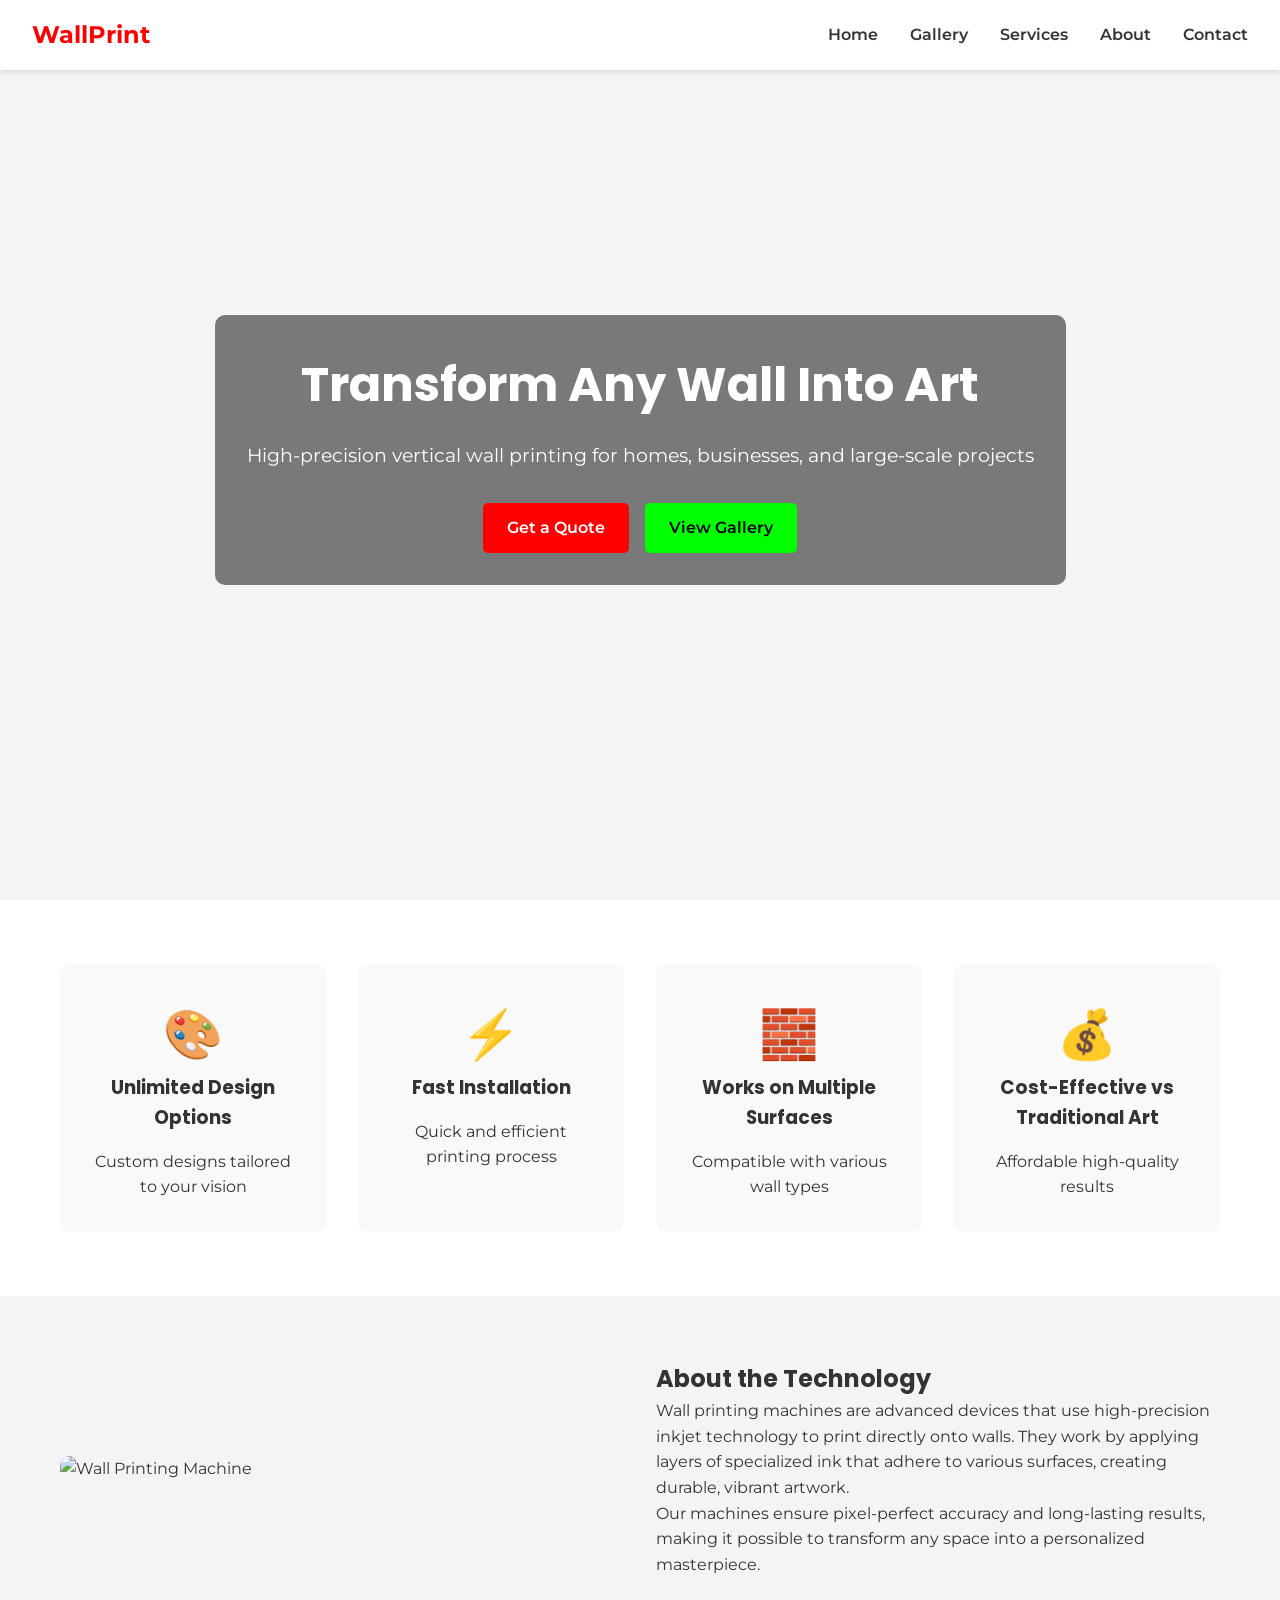
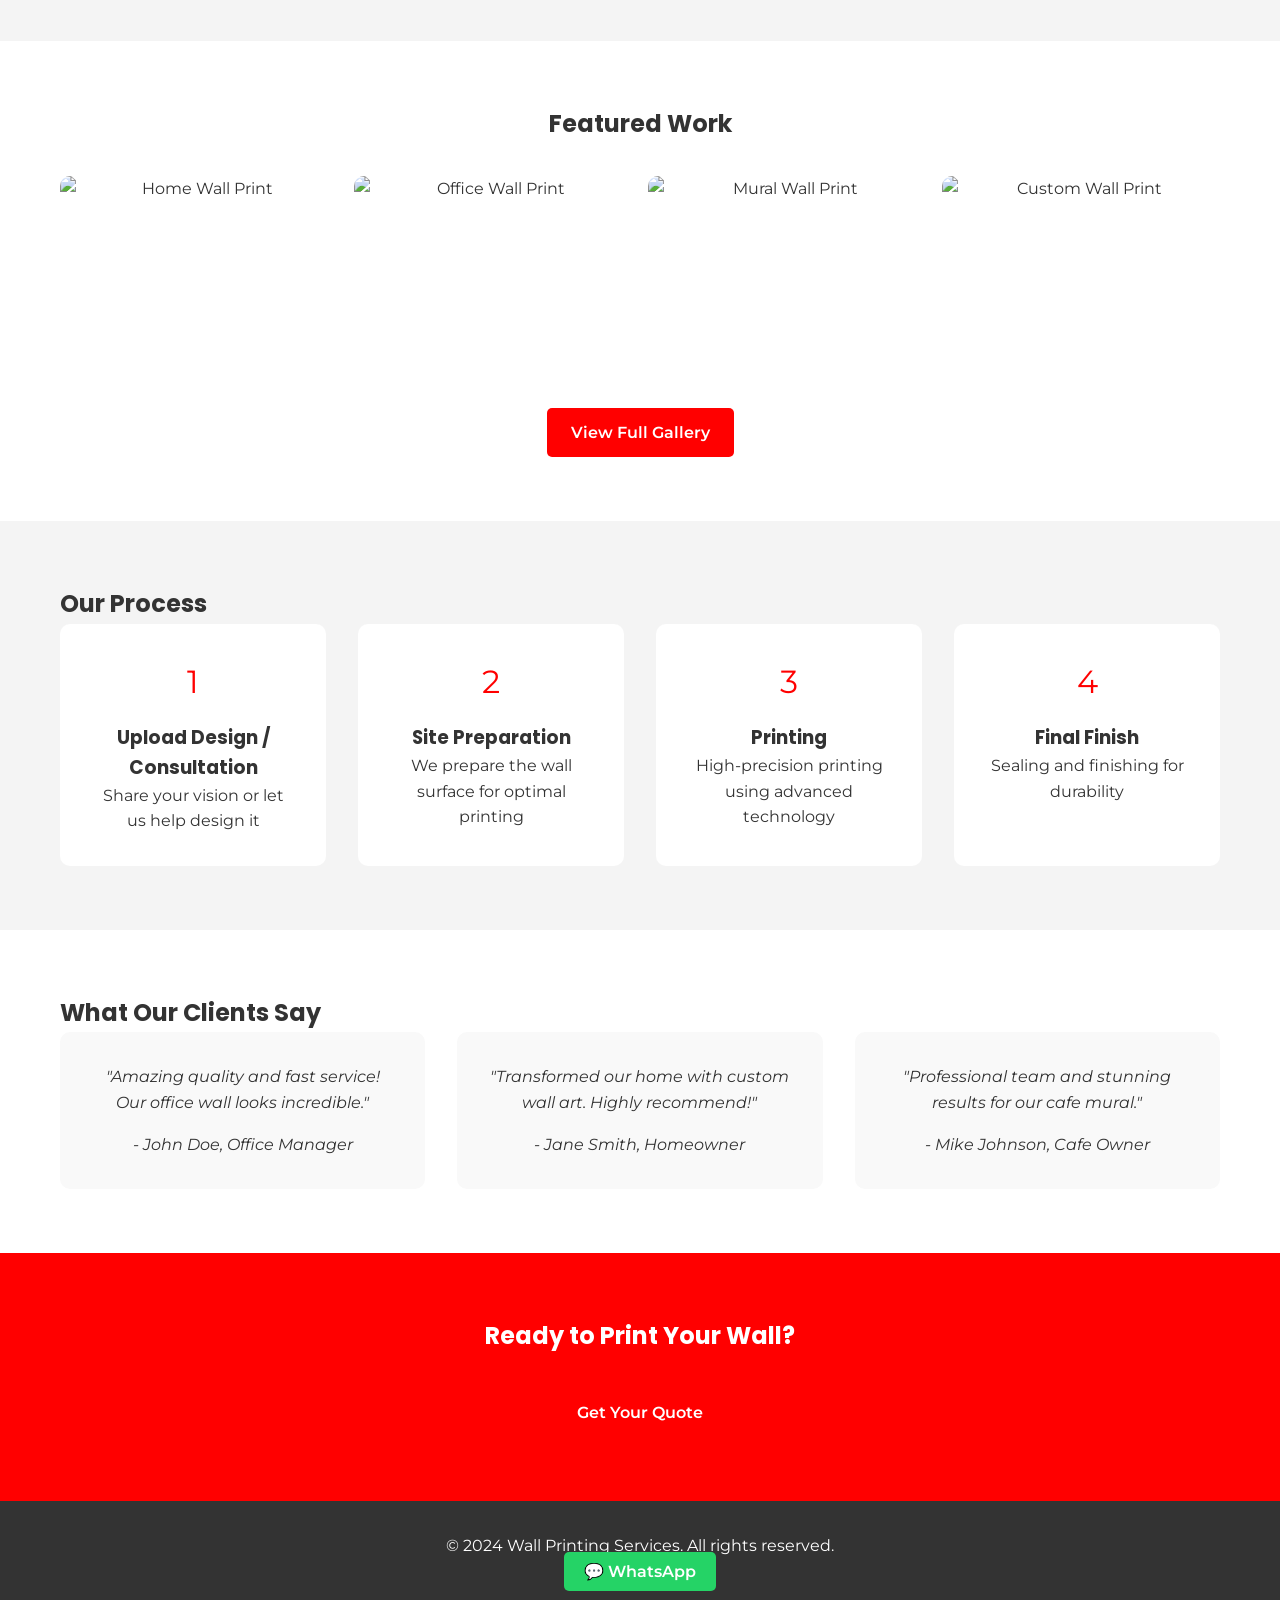
==== index.html @ 46c7c616 "Initial commit of wall printing website" ====
<!DOCTYPE html>
<html lang="en">
<head>
    <meta charset="UTF-8">
    <meta name="viewport" content="width=device-width, initial-scale=1.0">
    <title>Wall Printing Services - Transform Any Wall Into Art</title>
    <link href="https://fonts.googleapis.com/css2?family=Poppins:wght@400;600;700&family=Montserrat:wght@400;600&display=swap" rel="stylesheet">
    <link rel="stylesheet" href="style.css">
</head>
<body>
    <header>
        <nav>
            <div class="logo">WallPrint</div>
            <ul>
                <li><a href="#home">Home</a></li>
                <li><a href="gallery.html">Gallery</a></li>
                <li><a href="services.html">Services</a></li>
                <li><a href="about.html">About</a></li>
                <li><a href="contact.html">Contact</a></li>
            </ul>
        </nav>
    </header>

    <section id="home" class="hero">
        <div class="hero-content">
            <video autoplay muted loop class="hero-video">
                <source src="wall-printer-video.mp4" type="video/mp4">
                Your browser does not support the video tag.
            </video>
            <div class="hero-text">
                <h1>Transform Any Wall Into Art</h1>
                <p>High-precision vertical wall printing for homes, businesses, and large-scale projects</p>
                <div class="cta-buttons">
                    <a href="contact.html" class="btn primary">Get a Quote</a>
                    <a href="gallery.html" class="btn secondary">View Gallery</a>
                </div>
            </div>
        </div>
    </section>

    <section class="value-props">
        <div class="container">
            <div class="prop">
                <span class="icon">🎨</span>
                <h3>Unlimited Design Options</h3>
                <p>Custom designs tailored to your vision</p>
            </div>
            <div class="prop">
                <span class="icon">⚡</span>
                <h3>Fast Installation</h3>
                <p>Quick and efficient printing process</p>
            </div>
            <div class="prop">
                <span class="icon">🧱</span>
                <h3>Works on Multiple Surfaces</h3>
                <p>Compatible with various wall types</p>
            </div>
            <div class="prop">
                <span class="icon">💰</span>
                <h3>Cost-Effective vs Traditional Art</h3>
                <p>Affordable high-quality results</p>
            </div>
        </div>
    </section>

    <section class="about-tech">
        <div class="container">
            <div class="split-layout">
                <div class="left">
                    <img src="machine-image.jpg" alt="Wall Printing Machine" class="machine-img">
                </div>
                <div class="right">
                    <h2>About the Technology</h2>
                    <p>Wall printing machines are advanced devices that use high-precision inkjet technology to print directly onto walls. They work by applying layers of specialized ink that adhere to various surfaces, creating durable, vibrant artwork.</p>
                    <p>Our machines ensure pixel-perfect accuracy and long-lasting results, making it possible to transform any space into a personalized masterpiece.</p>
                </div>
            </div>
        </div>
    </section>

    <section class="featured-work">
        <div class="container">
            <h2>Featured Work</h2>
            <div class="gallery-grid">
                <img src="home-print.jpg" alt="Home Wall Print">
                <img src="office-print.jpg" alt="Office Wall Print">
                <img src="mural-print.jpg" alt="Mural Wall Print">
                <img src="custom-print.jpg" alt="Custom Wall Print">
            </div>
            <a href="gallery.html" class="btn primary">View Full Gallery</a>
        </div>
    </section>

    <section class="process">
        <div class="container">
            <h2>Our Process</h2>
            <div class="steps">
                <div class="step">
                    <span class="step-number">1</span>
                    <h3>Upload Design / Consultation</h3>
                    <p>Share your vision or let us help design it</p>
                </div>
                <div class="step">
                    <span class="step-number">2</span>
                    <h3>Site Preparation</h3>
                    <p>We prepare the wall surface for optimal printing</p>
                </div>
                <div class="step">
                    <span class="step-number">3</span>
                    <h3>Printing</h3>
                    <p>High-precision printing using advanced technology</p>
                </div>
                <div class="step">
                    <span class="step-number">4</span>
                    <h3>Final Finish</h3>
                    <p>Sealing and finishing for durability</p>
                </div>
            </div>
        </div>
    </section>

    <section class="testimonials">
        <div class="container">
            <h2>What Our Clients Say</h2>
            <div class="testimonial-grid">
                <div class="testimonial">
                    <p>"Amazing quality and fast service! Our office wall looks incredible."</p>
                    <cite>- John Doe, Office Manager</cite>
                </div>
                <div class="testimonial">
                    <p>"Transformed our home with custom wall art. Highly recommend!"</p>
                    <cite>- Jane Smith, Homeowner</cite>
                </div>
                <div class="testimonial">
                    <p>"Professional team and stunning results for our cafe mural."</p>
                    <cite>- Mike Johnson, Cafe Owner</cite>
                </div>
            </div>
        </div>
    </section>

    <section class="cta-bottom">
        <div class="container">
            <h2>Ready to Print Your Wall?</h2>
            <a href="contact.html" class="btn primary">Get Your Quote</a>
        </div>
    </section>

    <footer>
        <div class="container">
            <p>&copy; 2024 Wall Printing Services. All rights reserved.</p>
            <div class="social-links">
                <a href="https://wa.me/1234567890" class="whatsapp-btn">💬 WhatsApp</a>
            </div>
        </div>
    </footer>

    <script src="script.js"></script>
</body>
</html>
---- style.css ----
/* General Styles */
* {
    margin: 0;
    padding: 0;
    box-sizing: border-box;
}

body {
    font-family: 'Montserrat', sans-serif;
    line-height: 1.6;
    color: #333;
    background-color: #f4f4f4;
}

h1, h2, h3 {
    font-family: 'Poppins', sans-serif;
}

.container {
    max-width: 1200px;
    margin: 0 auto;
    padding: 0 20px;
}

.btn {
    display: inline-block;
    padding: 12px 24px;
    text-decoration: none;
    border-radius: 5px;
    font-weight: 600;
    transition: background-color 0.3s;
}

.btn.primary {
    background-color: #ff0000; /* Red from logo */
    color: white;
}

.btn.primary:hover {
    background-color: #cc0000;
}

.btn.secondary {
    background-color: #00ff00; /* Green from logo */
    color: black;
}

.btn.secondary:hover {
    background-color: #00cc00;
}

/* Header */
header {
    background-color: white;
    box-shadow: 0 2px 5px rgba(0,0,0,0.1);
    position: fixed;
    width: 100%;
    top: 0;
    z-index: 100;
}

nav {
    display: flex;
    justify-content: space-between;
    align-items: center;
    padding: 1rem 2rem;
}

.logo {
    font-size: 1.5rem;
    font-weight: bold;
    color: #ff0000;
}

nav ul {
    display: flex;
    list-style: none;
}

nav ul li {
    margin-left: 2rem;
}

nav ul li a {
    text-decoration: none;
    color: #333;
    font-weight: 600;
}

/* Hero */
.hero {
    position: relative;
    height: 100vh;
    display: flex;
    align-items: center;
    justify-content: center;
    text-align: center;
    color: white;
    overflow: hidden;
}

.hero-video {
    position: absolute;
    top: 0;
    left: 0;
    width: 100%;
    height: 100%;
    object-fit: cover;
    z-index: -1;
}

.hero-text {
    background: rgba(0,0,0,0.5);
    padding: 2rem;
    border-radius: 10px;
}

.hero h1 {
    font-size: 3rem;
    margin-bottom: 1rem;
}

.hero p {
    font-size: 1.2rem;
    margin-bottom: 2rem;
}

.cta-buttons {
    display: flex;
    gap: 1rem;
    justify-content: center;
}

/* Value Props */
.value-props {
    padding: 4rem 0;
    background-color: white;
}

.value-props .container {
    display: grid;
    grid-template-columns: repeat(auto-fit, minmax(250px, 1fr));
    gap: 2rem;
}

.prop {
    text-align: center;
    padding: 2rem;
    border-radius: 10px;
    background-color: #f9f9f9;
}

.prop .icon {
    font-size: 3rem;
    margin-bottom: 1rem;
}

.prop h3 {
    margin-bottom: 1rem;
}

/* About Tech */
.about-tech {
    padding: 4rem 0;
    background-color: #f4f4f4;
}

.split-layout {
    display: grid;
    grid-template-columns: 1fr 1fr;
    gap: 2rem;
    align-items: center;
}

.machine-img {
    width: 100%;
    border-radius: 10px;
}

/* Featured Work */
.featured-work {
    padding: 4rem 0;
    background-color: white;
    text-align: center;
}

.gallery-grid {
    display: grid;
    grid-template-columns: repeat(auto-fit, minmax(250px, 1fr));
    gap: 1rem;
    margin: 2rem 0;
}

.gallery-grid img {
    width: 100%;
    height: 200px;
    object-fit: cover;
    border-radius: 10px;
}

/* Process */
.process {
    padding: 4rem 0;
    background-color: #f4f4f4;
}

.steps {
    display: grid;
    grid-template-columns: repeat(auto-fit, minmax(250px, 1fr));
    gap: 2rem;
}

.step {
    text-align: center;
    padding: 2rem;
    background-color: white;
    border-radius: 10px;
}

.step-number {
    display: block;
    font-size: 2rem;
    color: #ff0000;
    margin-bottom: 1rem;
}

/* Testimonials */
.testimonials {
    padding: 4rem 0;
    background-color: white;
}

.testimonial-grid {
    display: grid;
    grid-template-columns: repeat(auto-fit, minmax(300px, 1fr));
    gap: 2rem;
}

.testimonial {
    padding: 2rem;
    background-color: #f9f9f9;
    border-radius: 10px;
    text-align: center;
}

.testimonial p {
    font-style: italic;
    margin-bottom: 1rem;
}

/* CTA Bottom */
.cta-bottom {
    padding: 4rem 0;
    background-color: #ff0000;
    color: white;
    text-align: center;
}

.cta-bottom h2 {
    margin-bottom: 2rem;
}

/* Footer */
footer {
    background-color: #333;
    color: white;
    padding: 2rem 0;
    text-align: center;
}

.whatsapp-btn {
    background-color: #25d366;
    color: white;
    padding: 10px 20px;
    border-radius: 5px;
    text-decoration: none;
    font-weight: 600;
}

/* Responsive */
@media (max-width: 768px) {
    .split-layout {
        grid-template-columns: 1fr;
    }
    
    .cta-buttons {
        flex-direction: column;
    }
    
    nav ul {
        display: none; /* Simple mobile menu, can be improved */
    }
}

/* Services */
.services {
    padding: 4rem 0;
    background-color: white;
}

.service-grid {
    display: grid;
    grid-template-columns: repeat(auto-fit, minmax(300px, 1fr));
    gap: 2rem;
    margin: 2rem 0;
}

.service {
    padding: 2rem;
    background-color: #f9f9f9;
    border-radius: 10px;
}

.service h2 {
    color: #ff0000;
    margin-bottom: 1rem;
}

.service ul {
    list-style: none;
    padding-left: 0;
}

.service li {
    margin-bottom: 0.5rem;
}

.service li:before {
    content: "✓ ";
    color: #00ff00;
}

.cta-section {
    text-align: center;
    margin-top: 4rem;
}

/* About */
.about {
    padding: 4rem 0;
    background-color: white;
}

.about h1 {
    text-align: center;
    margin-bottom: 2rem;
}

.story, .vision {
    margin-bottom: 3rem;
}

.why-choose {
    margin-top: 3rem;
}

.reasons {
    display: grid;
    grid-template-columns: repeat(auto-fit, minmax(250px, 1fr));
    gap: 2rem;
    margin-top: 2rem;
}

.reason {
    padding: 2rem;
    background-color: #f9f9f9;
    border-radius: 10px;
    text-align: center;
}

.reason h3 {
    color: #ff0000;
    margin-bottom: 1rem;
}

/* Contact */
.contact {
    padding: 4rem 0;
    background-color: #f4f4f4;
}

.contact h1 {
    text-align: center;
    margin-bottom: 1rem;
}

.contact p {
    text-align: center;
    margin-bottom: 3rem;
}

/* Mockup */
.mockup {
    padding: 4rem 0;
    background-color: white;
}

.mockup h2 {
    text-align: center;
    margin-bottom: 1rem;
}

.mockup p {
    text-align: center;
    margin-bottom: 2rem;
}

.mockup-tool {
    max-width: 600px;
    margin: 0 auto;
    text-align: center;
}

.mockup-tool input {
    display: block;
    margin: 1rem auto;
    padding: 10px;
    border: 1px solid #ddd;
    border-radius: 5px;
}

#generate-mockup {
    background-color: #00ff00;
    color: black;
    border: none;
    padding: 12px 24px;
    border-radius: 5px;
    font-weight: 600;
    cursor: pointer;
}

#generate-mockup:hover {
    background-color: #00cc00;
}

#mockup-result {
    margin-top: 2rem;
    min-height: 200px;
    border: 1px solid #ddd;
    border-radius: 10px;
    display: flex;
    align-items: center;
    justify-content: center;
    background-color: #f9f9f9;
}
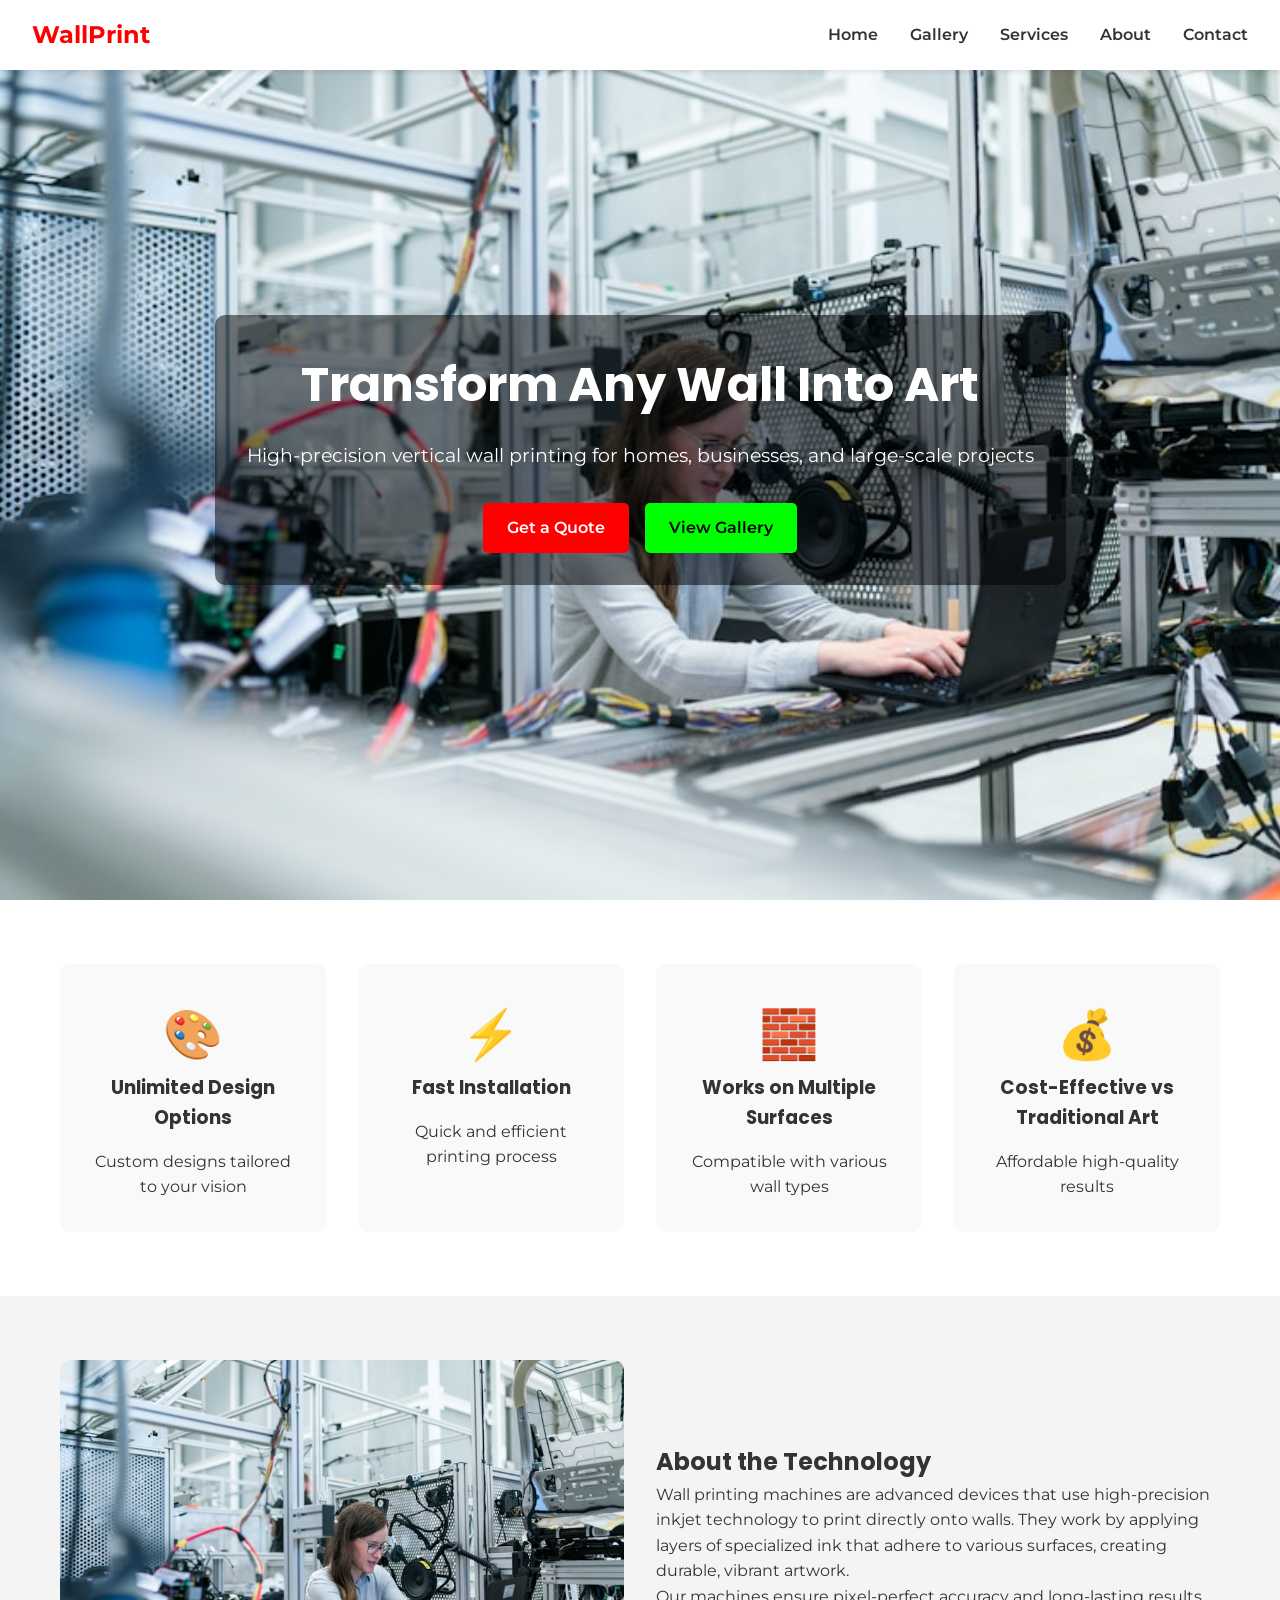
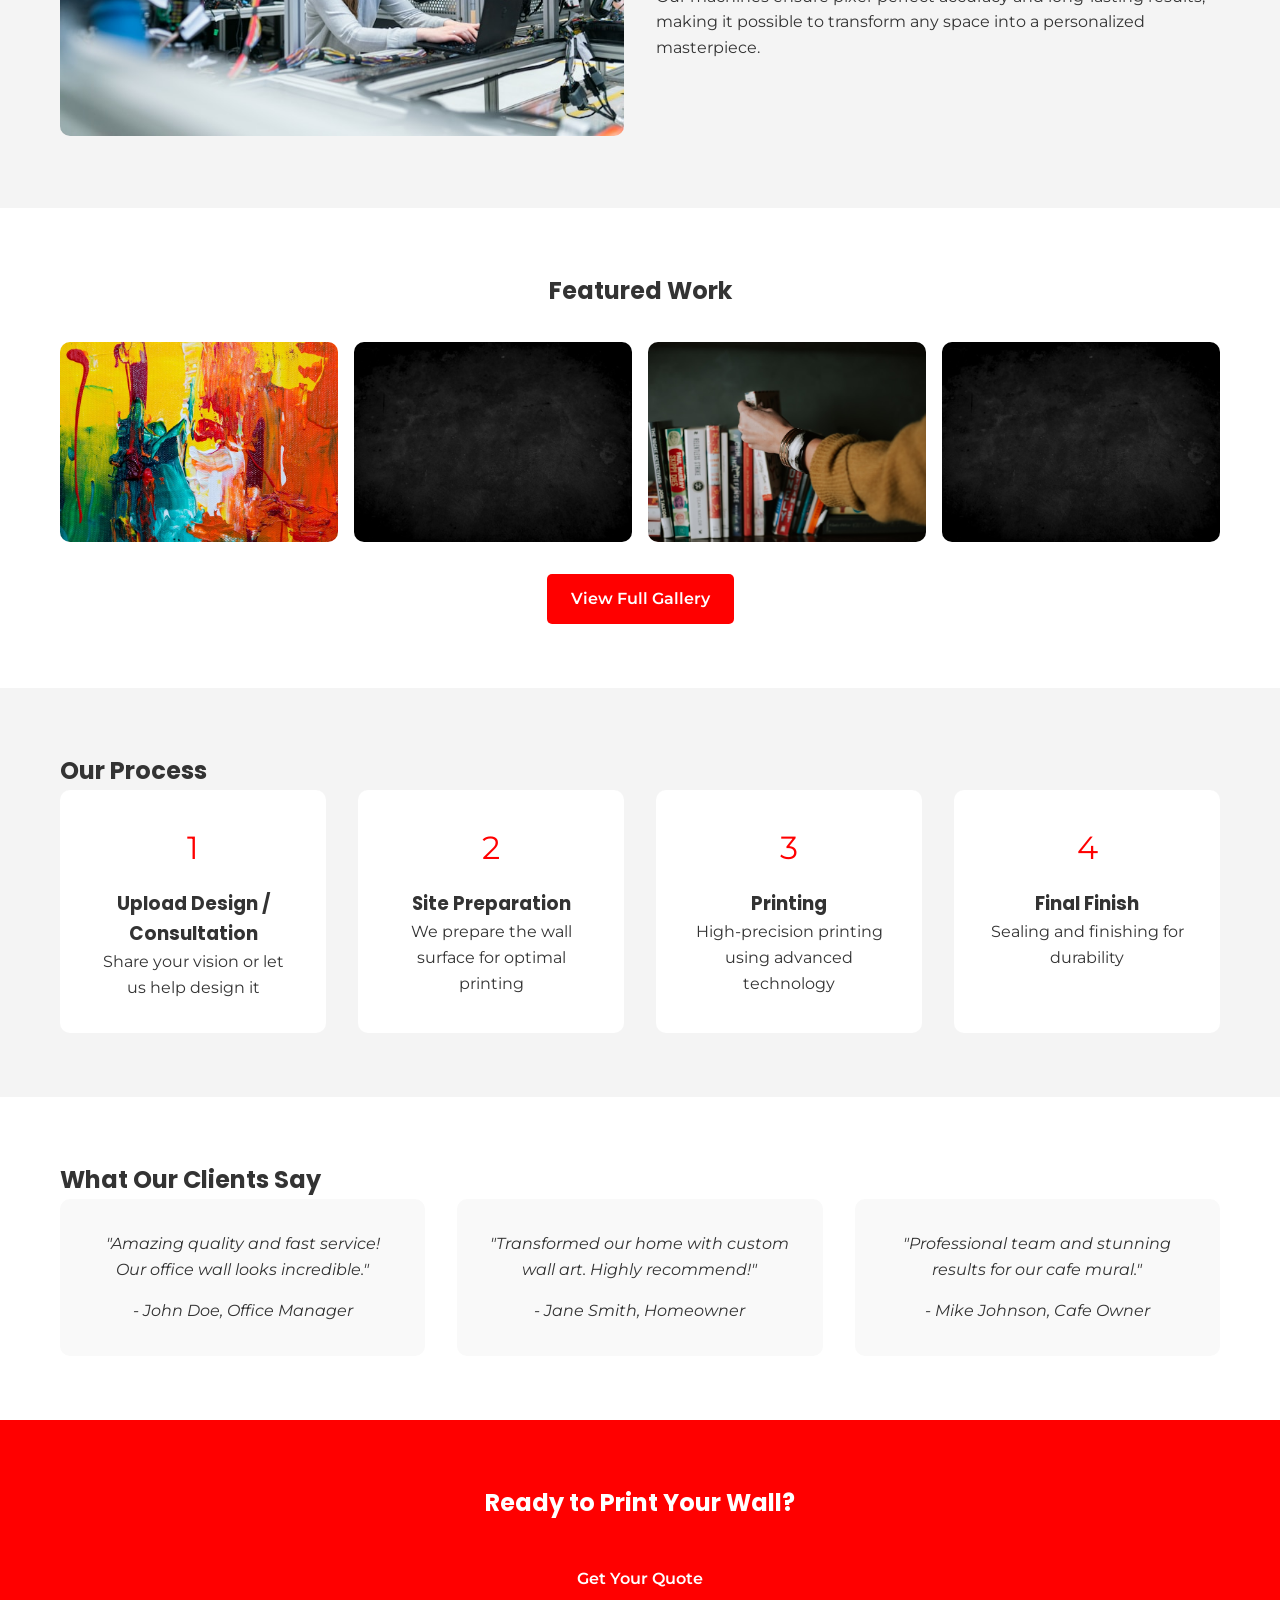
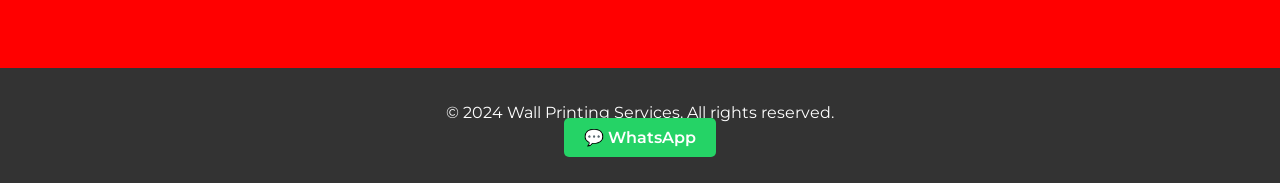
==== commit c63cfa98: "Add relevant wall printing images to website" ====
--- a/index.html
+++ b/index.html
@@ -23,10 +23,7 @@
 
     <section id="home" class="hero">
         <div class="hero-content">
-            <video autoplay muted loop class="hero-video">
-                <source src="wall-printer-video.mp4" type="video/mp4">
-                Your browser does not support the video tag.
-            </video>
+            <img src="machine-image.jpg" alt="Wall Printer in Action" class="hero-image">
             <div class="hero-text">
                 <h1>Transform Any Wall Into Art</h1>
                 <p>High-precision vertical wall printing for homes, businesses, and large-scale projects</p>
--- a/style.css
+++ b/style.css
@@ -99,7 +99,7 @@
     overflow: hidden;
 }
 
-.hero-video {
+.hero-image {
     position: absolute;
     top: 0;
     left: 0;
